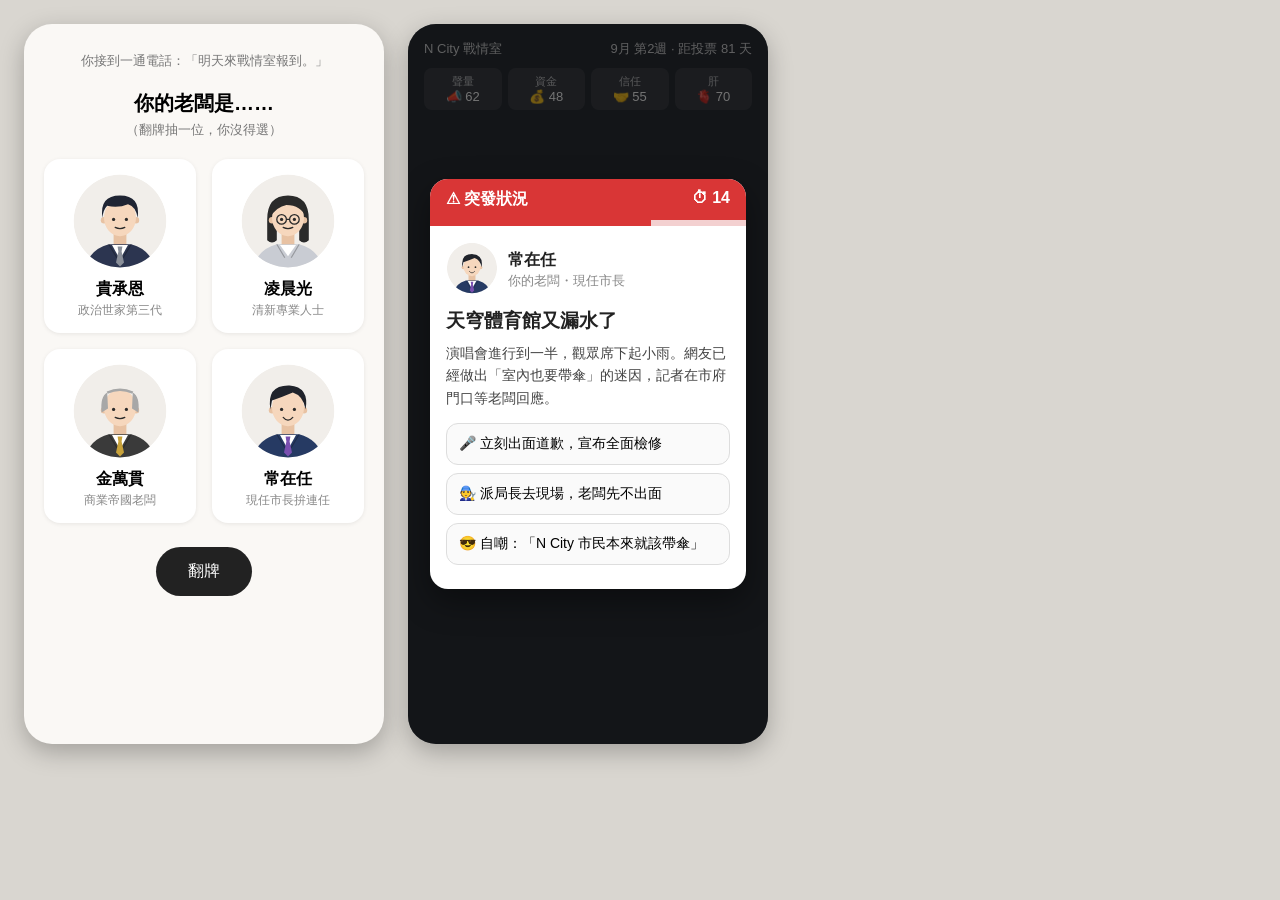
==== docs/mockups/mockup.html @ 9197c5c2 "Design: animal parties, war-room loop, art-style mockup Co-Authored-By: Claude Opus 5.5 <noreply@ant" ====
<!doctype html>
<html lang="zh-Hant">
<head>
<meta charset="utf-8">
<meta name="viewport" content="width=device-width, initial-scale=1">
<title>我推的市長 — 畫面草圖</title>
<style>
  body { margin: 0; padding: 24px; background: #d9d6d0; font-family: "PingFang TC", "Noto Sans TC", "Microsoft JhengHei", sans-serif; display: flex; gap: 24px; align-items: flex-start; }
  .phone { width: 360px; height: 720px; border-radius: 28px; overflow: hidden; position: relative; box-shadow: 0 8px 24px rgba(0,0,0,.25); }

  /* 畫面一：抽老闆 */
  .draw { background: #faf8f5; padding: 28px 20px; box-sizing: border-box; }
  .draw h1 { font-size: 20px; margin: 8px 0 4px; text-align: center; }
  .draw p.sub { text-align: center; color: #777; font-size: 13px; margin: 0 0 20px; }
  .grid { display: grid; grid-template-columns: 1fr 1fr; gap: 16px; }
  .cand { background: #fff; border-radius: 16px; padding: 14px 8px; text-align: center; box-shadow: 0 1px 4px rgba(0,0,0,.08); }
  .cand svg { width: 96px; height: 96px; }
  .cand b { display: block; font-size: 16px; margin-top: 6px; }
  .cand span { font-size: 12px; color: #888; }
  .btn { display: block; margin: 24px auto 0; background: #222; color: #fff; border: 0; border-radius: 999px; padding: 14px 32px; font-size: 16px; }

  /* 畫面二：戰情室＋緊急卡牌 */
  .room { background: #2b2f36; color: #fff; }
  .hud { padding: 16px; font-size: 13px; }
  .hud .top { display: flex; justify-content: space-between; opacity: .8; }
  .stats { display: grid; grid-template-columns: repeat(4, 1fr); gap: 6px; margin-top: 10px; }
  .stat { background: rgba(255,255,255,.08); border-radius: 8px; padding: 6px; text-align: center; }
  .stat i { display: block; font-style: normal; font-size: 11px; opacity: .7; }
  .overlay { position: absolute; inset: 0; background: rgba(0,0,0,.55); display: flex; align-items: center; justify-content: center; }
  .card { width: 316px; background: #fff; color: #222; border-radius: 18px; overflow: hidden; box-shadow: 0 12px 32px rgba(0,0,0,.4); }
  .card .head { background: #d93636; color: #fff; padding: 10px 16px; font-weight: bold; display: flex; justify-content: space-between; }
  .timer { height: 6px; background: #f3d0d0; }
  .timer div { height: 100%; width: 70%; background: #d93636; }
  .card .body { padding: 16px; }
  .who { display: flex; align-items: center; gap: 10px; margin-bottom: 10px; }
  .who svg { width: 52px; height: 52px; }
  .who small { color: #888; }
  .card h2 { font-size: 19px; margin: 4px 0 8px; }
  .card p { font-size: 14px; line-height: 1.6; margin: 0 0 14px; color: #444; }
  .opt { display: block; width: 100%; text-align: left; border: 1.5px solid #ddd; background: #fafafa; border-radius: 12px; padding: 11px 12px; font-size: 14px; margin-bottom: 8px; }
</style>
</head>
<body>

<div class="phone draw">
  <p class="sub">你接到一通電話：「明天來戰情室報到。」</p>
  <h1>你的老闆是……</h1>
  <p class="sub">（翻牌抽一位，你沒得選）</p>
  <div class="grid" id="grid"></div>
  <button class="btn">翻牌</button>
</div>

<div class="phone room">
  <div class="hud">
    <div class="top"><span>N City 戰情室</span><span>9月 第2週 · 距投票 81 天</span></div>
    <div class="stats">
      <div class="stat"><i>聲量</i>📣 62</div>
      <div class="stat"><i>資金</i>💰 48</div>
      <div class="stat"><i>信任</i>🤝 55</div>
      <div class="stat"><i>肝</i>🫀 70</div>
    </div>
  </div>
  <div class="overlay">
    <div class="card">
      <div class="head"><span>⚠ 突發狀況</span><span>⏱ 14</span></div>
      <div class="timer"><div></div></div>
      <div class="body">
        <div class="who"><span id="boss"></span><div><b>常在任</b><br><small>你的老闆・現任市長</small></div></div>
        <h2>天穹體育館又漏水了</h2>
        <p>演唱會進行到一半，觀眾席下起小雨。網友已經做出「室內也要帶傘」的迷因，記者在市府門口等老闆回應。</p>
        <button class="opt">🎤 立刻出面道歉，宣布全面檢修</button>
        <button class="opt">🧑‍🔧 派局長去現場，老闆先不出面</button>
        <button class="opt">😎 自嘲：「N City 市民本來就該帶傘」</button>
      </div>
    </div>
  </div>
</div>

<script>
// 簡單扁平風頭像：圓底、圓臉、西裝
function avatar(o) {
  const skin = '#f6d7bd', skinD = '#e8c2a3', ink = '#2a2a2a';
  const back = o.hair === 'bob'
    ? `<path d="M34 58 Q34 28 60 28 Q86 28 86 58 L86 84 Q80 90 74 84 L74 60 L46 60 L46 84 Q40 90 34 84 Z" fill="${o.hairColor}"/>` : '';
  const hair = {
    slick: `<path d="M38 56 Q34 28 60 28 Q86 28 82 56 Q80 42 70 39 Q58 44 44 41 Q39 46 38 56 Z" fill="${o.hairColor}"/>`,
    side:  `<path d="M38 58 Q33 27 62 28 Q87 30 82 58 Q79 41 66 37 Q52 43 40 47 Z" fill="${o.hairColor}"/>`,
    thin:  `<path d="M37 62 Q35 42 44 37 L45 57 Z M83 62 Q85 42 76 37 L75 57 Z" fill="${o.hairColor}"/><path d="M44 37 Q60 30 76 37" stroke="${o.hairColor}" stroke-width="3" fill="none"/>`,
    bob:   `<path d="M37 56 Q37 30 60 30 Q83 30 83 56 Q76 40 58 40 Q46 42 37 56 Z" fill="${o.hairColor}"/>`
  }[o.hair];
  const neckwear = o.tie
    ? `<path d="M50 90 L60 108 L70 90 Z" fill="#fff"/><path d="M57 92 L63 92 L62 98 L65 112 L60 117 L55 112 L58 98 Z" fill="${o.tie}"/>`
    : `<path d="M50 90 L60 104 L70 90 Z" fill="${o.inner || '#fff'}"/>`;
  const glasses = o.glasses
    ? `<g stroke="${ink}" stroke-width="1.6" fill="none"><circle cx="52" cy="58" r="6"/><circle cx="68" cy="58" r="6"/><path d="M58 58 L62 58"/></g>` : '';
  return `<svg viewBox="0 0 120 120"><defs><clipPath id="c${o.id}"><circle cx="60" cy="60" r="58"/></clipPath></defs>
  <g clip-path="url(#c${o.id})"><circle cx="60" cy="60" r="58" fill="#f1eeea"/>
  ${back}
  <rect x="52" y="74" width="16" height="18" fill="${skinD}"/>
  <path d="M16 122 Q20 96 46 89 L74 89 Q100 96 104 122 Z" fill="${o.suit}"/>
  ${neckwear}
  <path d="M46 89 L56 106 M74 89 L64 106" stroke="rgba(0,0,0,.25)" stroke-width="1.5"/>
  <circle cx="40" cy="59" r="4" fill="${skinD}"/><circle cx="80" cy="59" r="4" fill="${skinD}"/>
  <ellipse cx="60" cy="56" rx="20" ry="23" fill="${skin}"/>
  ${hair}
  <circle cx="52" cy="58" r="2" fill="${ink}"/><circle cx="68" cy="58" r="2" fill="${ink}"/>
  ${glasses}
  <path d="M54 68 Q60 ${o.bigSmile ? 75 : 71} 66 68" stroke="${ink}" stroke-width="1.6" fill="none" stroke-linecap="round"/>
  </g></svg>`;
}
const cands = [
  { id: 'A', name: '貴承恩', tag: '政治世家第三代', hair: 'slick', hairColor: '#1f2433', suit: '#2c3550', tie: '#8a8f99' },
  { id: 'B', name: '凌晨光', tag: '清新專業人士',   hair: 'bob',   hairColor: '#2a2a2a', suit: '#c9ccd3', inner: '#fff', glasses: true },
  { id: 'C', name: '金萬貫', tag: '商業帝國老闆',   hair: 'thin',  hairColor: '#a7a7a7', suit: '#3a3a3a', tie: '#c8a23a' },
  { id: 'D', name: '常在任', tag: '現任市長拚連任', hair: 'side',  hairColor: '#20232b', suit: '#263a63', tie: '#7a4fb0', bigSmile: true }
];
document.getElementById('grid').innerHTML = cands.map(c =>
  `<div class="cand">${avatar(c)}<b>${c.name}</b><span>${c.tag}</span></div>`).join('');
document.getElementById('boss').innerHTML = avatar({ ...cands[3], id: 'D2' });
</script>
</body>
</html>
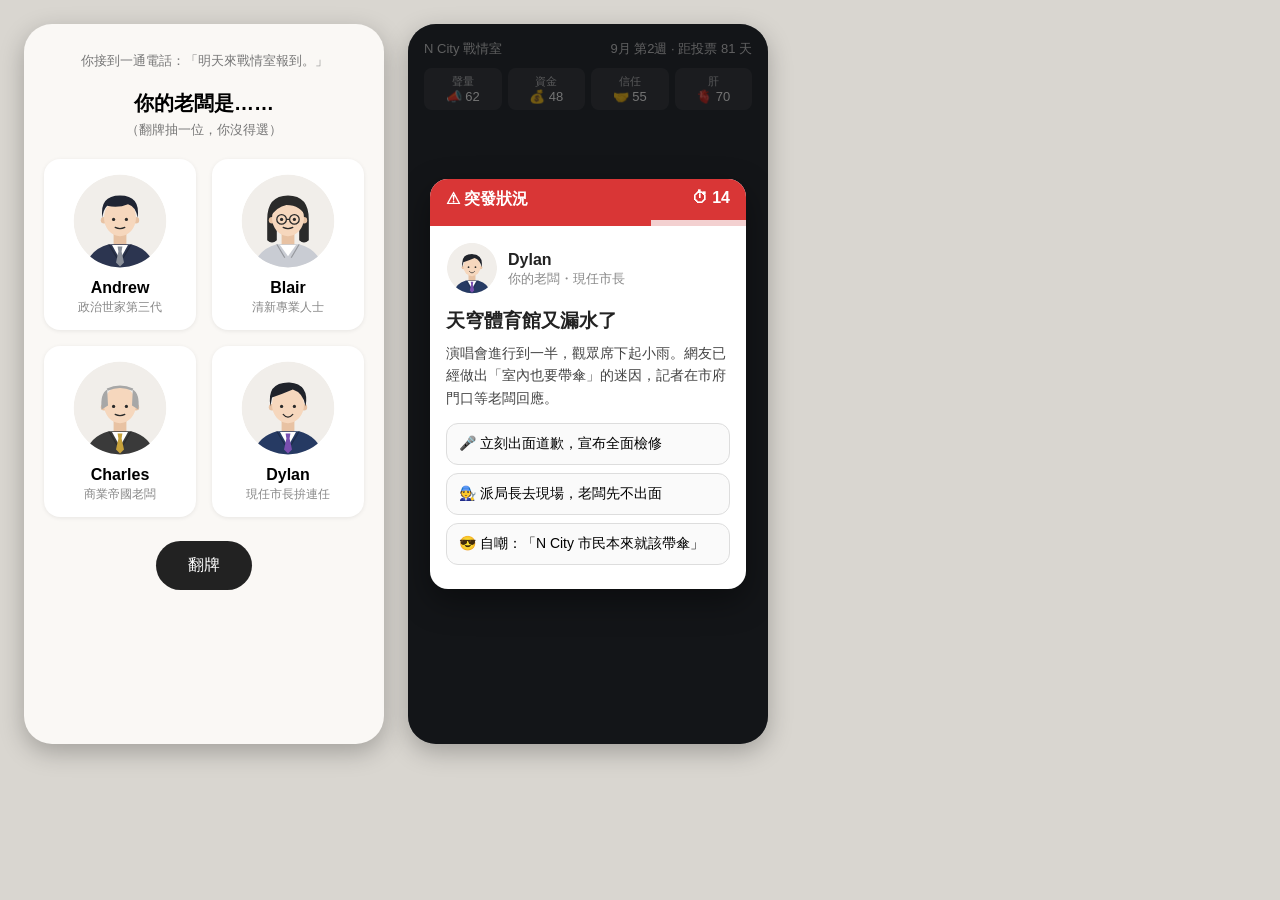
==== commit c30a44bc: "Design: player-named candidates with English defaults Co-Authored-By: Claude Opus 5.5 <noreply@anthr" ====
--- a/docs/mockups/mockup.html
+++ b/docs/mockups/mockup.html
@@ -65,7 +65,7 @@
       <div class="head"><span>⚠ 突發狀況</span><span>⏱ 14</span></div>
       <div class="timer"><div></div></div>
       <div class="body">
-        <div class="who"><span id="boss"></span><div><b>常在任</b><br><small>你的老闆・現任市長</small></div></div>
+        <div class="who"><span id="boss"></span><div><b>Dylan</b><br><small>你的老闆・現任市長</small></div></div>
         <h2>天穹體育館又漏水了</h2>
         <p>演唱會進行到一半，觀眾席下起小雨。網友已經做出「室內也要帶傘」的迷因，記者在市府門口等老闆回應。</p>
         <button class="opt">🎤 立刻出面道歉，宣布全面檢修</button>
@@ -109,10 +109,10 @@
   </g></svg>`;
 }
 const cands = [
-  { id: 'A', name: '貴承恩', tag: '政治世家第三代', hair: 'slick', hairColor: '#1f2433', suit: '#2c3550', tie: '#8a8f99' },
-  { id: 'B', name: '凌晨光', tag: '清新專業人士',   hair: 'bob',   hairColor: '#2a2a2a', suit: '#c9ccd3', inner: '#fff', glasses: true },
-  { id: 'C', name: '金萬貫', tag: '商業帝國老闆',   hair: 'thin',  hairColor: '#a7a7a7', suit: '#3a3a3a', tie: '#c8a23a' },
-  { id: 'D', name: '常在任', tag: '現任市長拚連任', hair: 'side',  hairColor: '#20232b', suit: '#263a63', tie: '#7a4fb0', bigSmile: true }
+  { id: 'A', name: 'Andrew', tag: '政治世家第三代', hair: 'slick', hairColor: '#1f2433', suit: '#2c3550', tie: '#8a8f99' },
+  { id: 'B', name: 'Blair', tag: '清新專業人士',   hair: 'bob',   hairColor: '#2a2a2a', suit: '#c9ccd3', inner: '#fff', glasses: true },
+  { id: 'C', name: 'Charles', tag: '商業帝國老闆',   hair: 'thin',  hairColor: '#a7a7a7', suit: '#3a3a3a', tie: '#c8a23a' },
+  { id: 'D', name: 'Dylan', tag: '現任市長拚連任', hair: 'side',  hairColor: '#20232b', suit: '#263a63', tie: '#7a4fb0', bigSmile: true }
 ];
 document.getElementById('grid').innerHTML = cands.map(c =>
   `<div class="cand">${avatar(c)}<b>${c.name}</b><span>${c.tag}</span></div>`).join('');
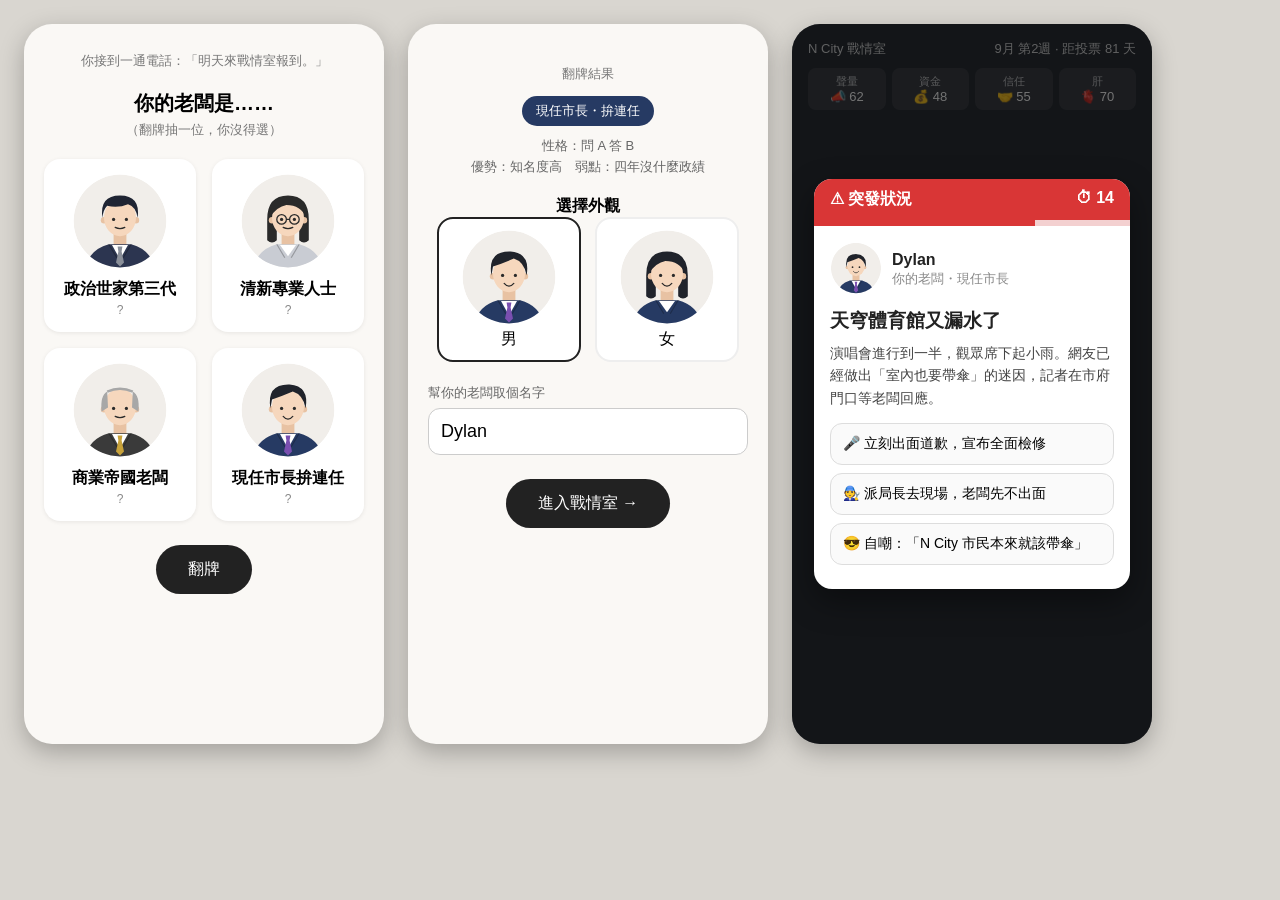
==== commit 0e263df7: "Design: player picks name and gender, personality stays random Co-Authored-By: Claude Opus 5.5 <nore" ====
--- a/docs/mockups/mockup.html
+++ b/docs/mockups/mockup.html
@@ -19,7 +19,18 @@
   .cand span { font-size: 12px; color: #888; }
   .btn { display: block; margin: 24px auto 0; background: #222; color: #fff; border: 0; border-radius: 999px; padding: 14px 32px; font-size: 16px; }
 
-  /* 畫面二：戰情室＋緊急卡牌 */
+  /* 畫面二：取名、選性別 */
+  .name { background: #faf8f5; padding: 28px 20px; box-sizing: border-box; text-align: center; }
+  .name .type { display: inline-block; background: #263a63; color: #fff; border-radius: 999px; padding: 6px 14px; font-size: 13px; }
+  .name .trait { font-size: 13px; color: #666; margin: 10px 0 18px; line-height: 1.6; }
+  .pick { display: flex; gap: 14px; justify-content: center; }
+  .pick div { background: #fff; border: 2px solid #eee; border-radius: 16px; padding: 10px; width: 120px; }
+  .pick div.on { border-color: #222; }
+  .pick svg { width: 96px; height: 96px; }
+  .field { margin: 22px 0 6px; text-align: left; font-size: 13px; color: #666; }
+  .input { border: 1.5px solid #ccc; border-radius: 12px; padding: 12px; font-size: 18px; text-align: left; background: #fff; }
+
+  /* 畫面三：戰情室＋緊急卡牌 */
   .room { background: #2b2f36; color: #fff; }
   .hud { padding: 16px; font-size: 13px; }
   .hud .top { display: flex; justify-content: space-between; opacity: .8; }
@@ -48,6 +59,17 @@
   <p class="sub">（翻牌抽一位，你沒得選）</p>
   <div class="grid" id="grid"></div>
   <button class="btn">翻牌</button>
+</div>
+
+<div class="phone name">
+  <p class="sub" style="color:#777;font-size:13px">翻牌結果</p>
+  <span class="type">現任市長・拚連任</span>
+  <p class="trait">性格：問 A 答 B<br>優勢：知名度高　弱點：四年沒什麼政績</p>
+  <b>選擇外觀</b>
+  <div class="pick"><div class="on" id="m"></div><div id="f"></div></div>
+  <p class="field">幫你的老闆取個名字</p>
+  <div class="input">Dylan</div>
+  <button class="btn">進入戰情室 →</button>
 </div>
 
 <div class="phone room">
@@ -115,8 +137,10 @@
   { id: 'D', name: 'Dylan', tag: '現任市長拚連任', hair: 'side',  hairColor: '#20232b', suit: '#263a63', tie: '#7a4fb0', bigSmile: true }
 ];
 document.getElementById('grid').innerHTML = cands.map(c =>
-  `<div class="cand">${avatar(c)}<b>${c.name}</b><span>${c.tag}</span></div>`).join('');
+  `<div class="cand">${avatar(c)}<b>${c.tag}</b><span>?</span></div>`).join('');
 document.getElementById('boss').innerHTML = avatar({ ...cands[3], id: 'D2' });
+document.getElementById('m').innerHTML = avatar({ ...cands[3], id: 'Dm' }) + '<br>男';
+document.getElementById('f').innerHTML = avatar({ ...cands[3], id: 'Df', hair: 'bob', tie: null, inner: '#fff', bigSmile: true }) + '<br>女';
 </script>
 </body>
 </html>
